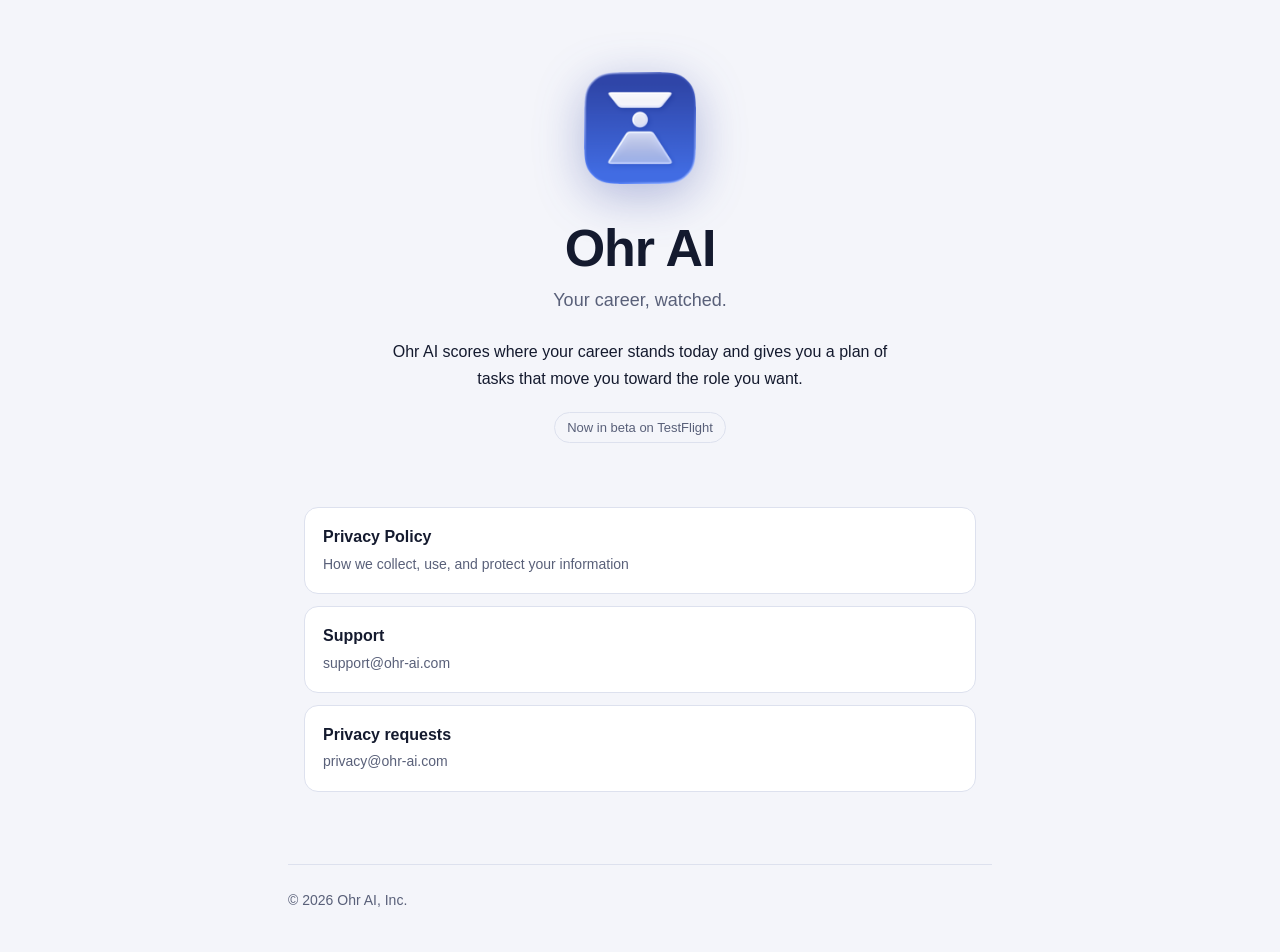
==== index.html @ e08d4058 "Ohr AI website: home page and privacy policy Static site for ohr-ai.com (GitHub Pages). Privacy poli" ====
<!doctype html>
<html lang="en">
<head>
<meta charset="utf-8">
<meta name="viewport" content="width=device-width, initial-scale=1">
<title>Ohr AI</title>
<meta name="description" content="Ohr AI scores where your career stands today and gives you a plan of tasks that move you toward the role you want.">
<link rel="icon" type="image/png" sizes="32x32" href="assets/favicon-32.png">
<link rel="apple-touch-icon" href="assets/apple-touch-icon.png">
<link rel="stylesheet" href="assets/style.css">
</head>
<body>
<main class="wrap">
  <section class="hero">
    <img src="assets/icon-256.png" alt="Ohr AI app icon">
    <h1>Ohr AI</h1>
    <p class="tagline">Your career, watched.</p>
    <p class="lede">Ohr AI scores where your career stands today and gives you a plan of tasks that move you toward the role you want.</p>
    <span class="pill">Now in beta on TestFlight</span>
  </section>

  <nav class="links" aria-label="Links">
    <a class="card" href="privacy/"><strong>Privacy Policy</strong><span>How we collect, use, and protect your information</span></a>
    <a class="card" href="mailto:support@ohr-ai.com"><strong>Support</strong><span>support@ohr-ai.com</span></a>
    <a class="card" href="mailto:privacy@ohr-ai.com"><strong>Privacy requests</strong><span>privacy@ohr-ai.com</span></a>
  </nav>
</main>

<footer class="wrap foot">© 2026 Ohr AI, Inc.</footer>
</body>
</html>
---- assets/style.css ----
/* Ohr AI — site styles. Blues sampled from the app icon. */
:root {
  --bg: #F4F5FA;
  --surface: #FFFFFF;
  --ink: #141A2E;
  --ink-soft: #596079;
  --accent: #3349B8;
  --accent-soft: #6F8BE8;
  --line: #DDE1EE;
  --mark: rgba(245, 106, 0, 0.16);
  --mark-line: #F56A00;
  color-scheme: light;
}
@media (prefers-color-scheme: dark) {
  :root:not([data-theme="light"]) {
    --bg: #0D1120;
    --surface: #151A2E;
    --ink: #E8EBF6;
    --ink-soft: #A1A8C3;
    --accent: #A5B8FF;
    --accent-soft: #6F8BE8;
    --line: #252B44;
    --mark: rgba(245, 106, 0, 0.22);
    color-scheme: dark;
  }
}
:root[data-theme="dark"] {
  --bg: #0D1120;
  --surface: #151A2E;
  --ink: #E8EBF6;
  --ink-soft: #A1A8C3;
  --accent: #A5B8FF;
  --accent-soft: #6F8BE8;
  --line: #252B44;
  --mark: rgba(245, 106, 0, 0.22);
  color-scheme: dark;
}

*, *::before, *::after { box-sizing: border-box; }
html { -webkit-text-size-adjust: 100%; scroll-padding-top: 24px; }
body {
  margin: 0;
  background: var(--bg);
  color: var(--ink);
  font: 16px/1.65 -apple-system, BlinkMacSystemFont, "SF Pro Text", "Segoe UI", Roboto, "Helvetica Neue", Arial, sans-serif;
  -webkit-font-smoothing: antialiased;
}
a { color: var(--accent); text-underline-offset: 2px; text-decoration-thickness: 1px; }
a:hover { text-decoration-thickness: 2px; }
:focus-visible { outline: 2px solid var(--accent-soft); outline-offset: 2px; border-radius: 4px; }

.wrap { max-width: 44rem; margin: 0 auto; padding: 0 16px; }

/* Top bar */
.topbar { padding: 20px 0; }
.brand { display: inline-flex; align-items: center; gap: 10px; color: var(--ink); text-decoration: none; font-weight: 600; font-size: 17px; letter-spacing: -0.01em; }
.brand img { width: 32px; height: 32px; display: block; }

/* Home */
.hero { padding: 72px 0 56px; text-align: center; }
.hero img { width: 112px; height: 112px; filter: drop-shadow(0 12px 24px rgba(52, 69, 162, 0.35)); }
.hero h1 { font-size: clamp(36px, 8vw, 52px); line-height: 1.1; letter-spacing: -0.02em; font-weight: 600; margin: 28px 0 8px; }
.hero .tagline { color: var(--ink-soft); font-size: 18px; margin: 0; }
.hero .lede { max-width: 32rem; margin: 24px auto 0; }
.pill { display: inline-block; margin-top: 20px; padding: 4px 12px; border: 1px solid var(--line); border-radius: 999px; color: var(--ink-soft); font-size: 13px; }
.links { display: grid; gap: 12px; margin: 8px 0 72px; }
.card { display: block; background: var(--surface); border: 1px solid var(--line); border-radius: 14px; padding: 16px 18px; color: var(--ink); text-decoration: none; }
.card strong { display: block; font-weight: 600; }
.card span { color: var(--ink-soft); font-size: 14px; }
a.card:hover { border-color: var(--accent-soft); }
a.card:hover strong { color: var(--accent); }

/* Policy */
.doc { padding: 24px 0 64px; }
.doc h1 { font-size: clamp(30px, 6vw, 40px); line-height: 1.15; letter-spacing: -0.02em; font-weight: 600; margin: 8px 0 12px; }
.dates { color: var(--ink-soft); font-size: 14px; margin: 0 0 32px; }
.dates span { display: inline-block; margin-right: 16px; }
.toc { background: var(--surface); border: 1px solid var(--line); border-radius: 14px; padding: 16px 20px; margin: 0 0 40px; }
.toc h2 { font-size: 13px; text-transform: uppercase; letter-spacing: 0.06em; color: var(--ink-soft); margin: 0 0 8px; font-weight: 600; }
.toc ol { margin: 0; padding-left: 22px; columns: 2; column-gap: 32px; }
.toc li { break-inside: avoid; font-size: 15px; line-height: 1.5; margin: 3px 0; }
@media (max-width: 560px) { .toc ol { columns: 1; } }
.doc section { border-top: 1px solid var(--line); padding-top: 8px; margin-top: 32px; }
.doc h2 { font-size: 22px; line-height: 1.3; letter-spacing: -0.01em; font-weight: 600; margin: 24px 0 12px; }
.doc h3 { font-size: 17px; font-weight: 600; margin: 24px 0 8px; }
.doc p { margin: 0 0 14px; }
.doc ul { margin: 0 0 14px; padding-left: 22px; }
.doc li { margin: 0 0 6px; }
.doc address { font-style: normal; margin: 0 0 14px; }
.foot { border-top: 1px solid var(--line); padding: 24px 0 40px; color: var(--ink-soft); font-size: 14px; }
.foot a { color: var(--ink-soft); }

/* Review mode (?review): highlights sentences changed from the 10/21 draft. Invisible otherwise. */
.rev { background: none; }
.reviewing .rev { background: var(--mark); box-shadow: inset 0 -2px 0 var(--mark-line); border-radius: 2px; }
.review-note { display: none; }
.reviewing .review-note { display: block; background: var(--mark); border-left: 3px solid var(--mark-line); padding: 10px 14px; border-radius: 6px; font-size: 14px; margin: 0 0 24px; }
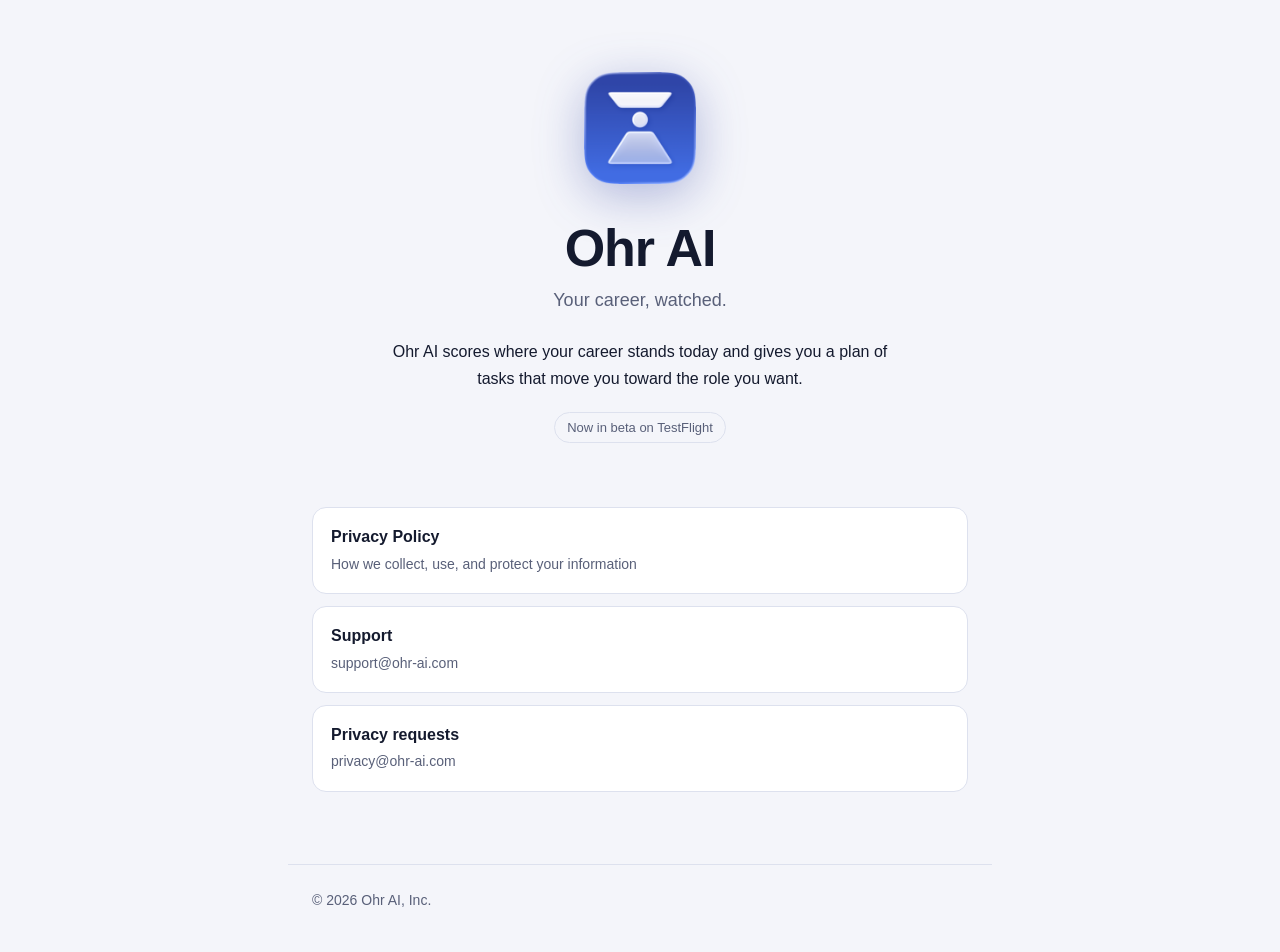
==== commit 74989777: "Version stylesheet link to bypass Cloudflare cache Co-Authored-By: Claude Opus 5.5 <noreply@anthropi" ====
--- a/index.html
+++ b/index.html
@@ -7,7 +7,7 @@
 <meta name="description" content="Ohr AI scores where your career stands today and gives you a plan of tasks that move you toward the role you want.">
 <link rel="icon" type="image/png" sizes="32x32" href="assets/favicon-32.png">
 <link rel="apple-touch-icon" href="assets/apple-touch-icon.png">
-<link rel="stylesheet" href="assets/style.css">
+<link rel="stylesheet" href="assets/style.css?v=2">
 </head>
 <body>
 <main class="wrap">
--- a/assets/style.css
+++ b/assets/style.css
@@ -49,10 +49,11 @@
 a:hover { text-decoration-thickness: 2px; }
 :focus-visible { outline: 2px solid var(--accent-soft); outline-offset: 2px; border-radius: 4px; }
 
-.wrap { max-width: 44rem; margin: 0 auto; padding: 0 16px; }
+.wrap { max-width: 44rem; margin: 0 auto; padding-inline: 20px; }
+@media (min-width: 600px) { .wrap { padding-inline: 24px; } }
 
 /* Top bar */
-.topbar { padding: 20px 0; }
+.topbar { padding-block: 20px; }
 .brand { display: inline-flex; align-items: center; gap: 10px; color: var(--ink); text-decoration: none; font-weight: 600; font-size: 17px; letter-spacing: -0.01em; }
 .brand img { width: 32px; height: 32px; display: block; }
 
@@ -71,7 +72,7 @@
 a.card:hover strong { color: var(--accent); }
 
 /* Policy */
-.doc { padding: 24px 0 64px; }
+.doc { padding-top: 24px; padding-bottom: 64px; }
 .doc h1 { font-size: clamp(30px, 6vw, 40px); line-height: 1.15; letter-spacing: -0.02em; font-weight: 600; margin: 8px 0 12px; }
 .dates { color: var(--ink-soft); font-size: 14px; margin: 0 0 32px; }
 .dates span { display: inline-block; margin-right: 16px; }
@@ -87,7 +88,7 @@
 .doc ul { margin: 0 0 14px; padding-left: 22px; }
 .doc li { margin: 0 0 6px; }
 .doc address { font-style: normal; margin: 0 0 14px; }
-.foot { border-top: 1px solid var(--line); padding: 24px 0 40px; color: var(--ink-soft); font-size: 14px; }
+.foot { border-top: 1px solid var(--line); padding-top: 24px; padding-bottom: 40px; color: var(--ink-soft); font-size: 14px; }
 .foot a { color: var(--ink-soft); }
 
 /* Review mode (?review): highlights sentences changed from the 10/21 draft. Invisible otherwise. */
